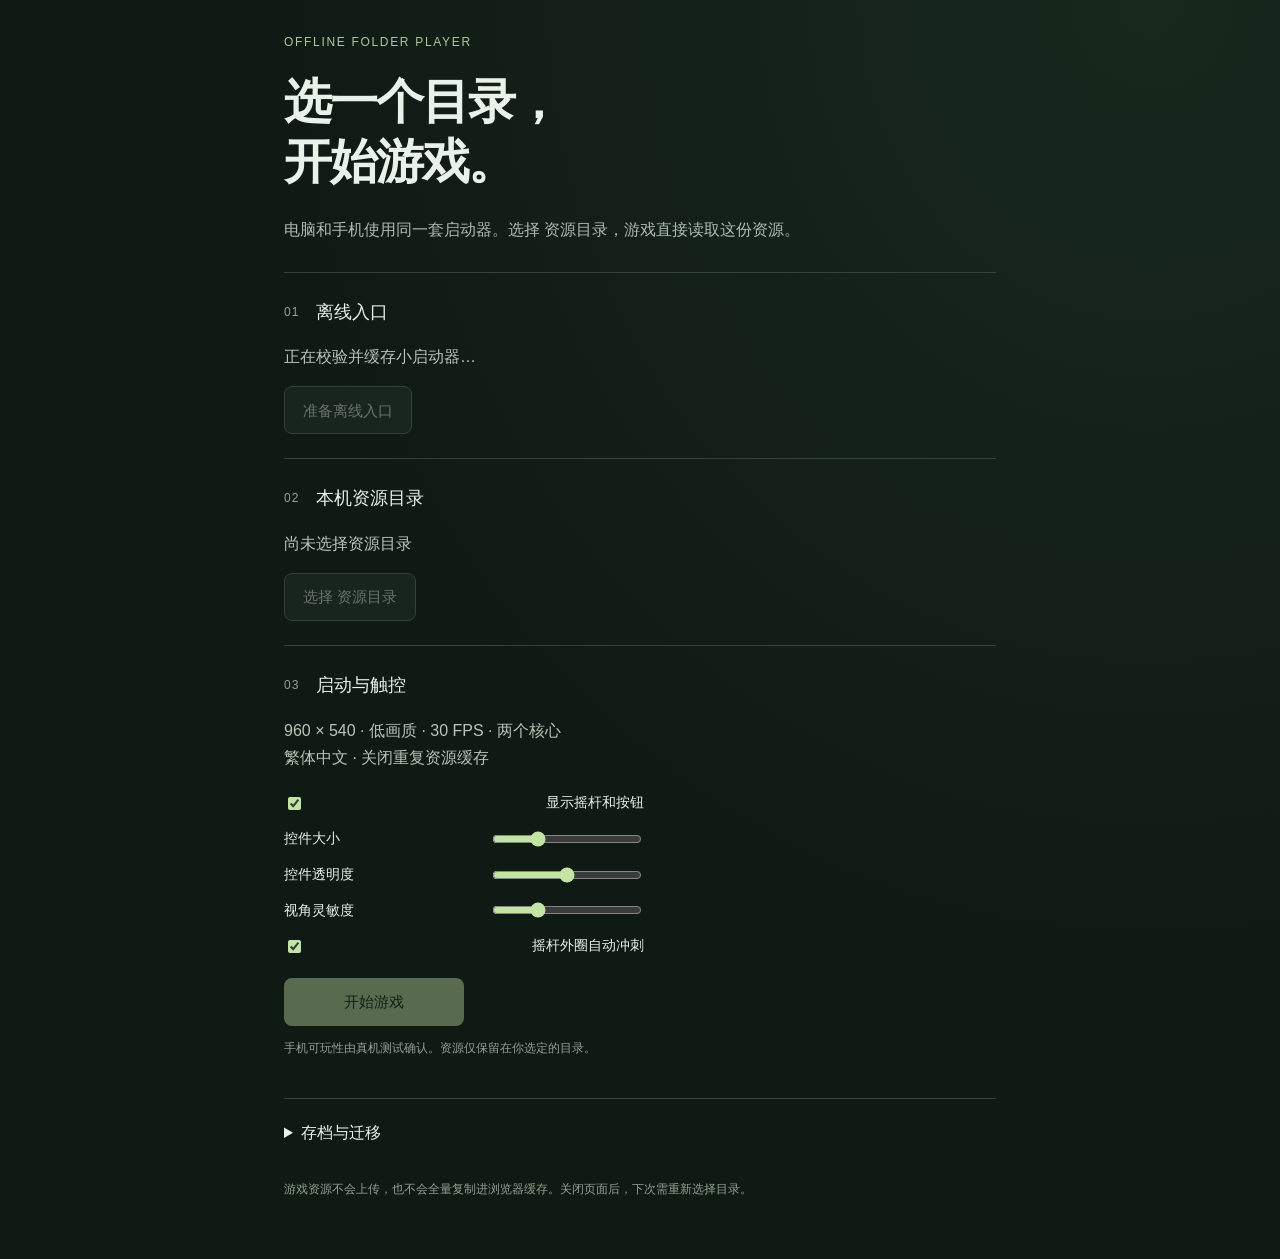
==== index.html @ 6d4b2c02 "Publish offline folder launcher with scoped resource loading" ====
<!doctype html><html lang="zh-CN"><head><meta charset="utf-8"><meta name="viewport" content="width=device-width,initial-scale=1,viewport-fit=cover"><meta name="theme-color" content="#13231c"><meta name="apple-mobile-web-app-capable" content="yes"><meta name="offline-folder-launcher" content="folder-v1"><link rel="manifest" href="./manifest.webmanifest"><link rel="icon" href="./icon.svg"><link rel="stylesheet" href="./style.css"><title>离线资源启动器</title></head><body><main id="launcher"><p class="eyebrow">OFFLINE FOLDER PLAYER</p><h1>选一个目录，<br>开始游戏。</h1><p class="intro">电脑和手机使用同一套启动器。选择 资源目录，游戏直接读取这份资源。</p><section class="card"><div class="step"><span>01</span><h2>离线入口</h2></div><p id="offline-status">正在检查小启动器缓存…</p><button id="prepare">准备离线入口</button></section><section class="card"><div class="step"><span>02</span><h2>本机资源目录</h2></div><p id="folder-status">尚未选择资源目录</p><button id="choose">选择 资源目录</button><input id="folder" type="file" webkitdirectory multiple hidden></section><section class="card"><div class="step"><span>03</span><h2>启动与触控</h2></div><p>960 × 540 · 低画质 · 30 FPS · 两个核心<br>繁体中文 · 关闭重复资源缓存</p><div class="settings"><label><input id="touch-enabled" type="checkbox" checked> 显示摇杆和按钮</label><label>控件大小 <input id="size" type="range" min="0.8" max="1.5" step="0.1"></label><label>控件透明度 <input id="opacity" type="range" min="0.2" max="1" step="0.05"></label><label>视角灵敏度 <input id="sensitivity" type="range" min="0.2" max="3" step="0.1"></label><label><input id="autoSprint" type="checkbox"> 摇杆外圈自动冲刺</label></div><button id="start" class="primary" disabled>开始游戏</button><p class="note">手机可玩性由真机测试确认。资源仅保留在你选定的目录。</p></section><p id="error" role="alert"></p><details><summary>存档与迁移</summary><p>存档保存在此站点的 IndexedDB；导入会更新同名存档，请先导出备份。Mac 原版存档需从原站点单独导出。</p><button id="export-save">导出本站存档</button><button id="import-save">导入存档</button><input id="save-file" type="file" accept="application/json,.json" hidden></details><p class="note">游戏资源不会上传，也不会全量复制进浏览器缓存。关闭页面后，下次需重新选择目录。</p></main><section id="game-shell" hidden><div id="game-bar"><span id="game-state">正在启动</span><button id="stop">退出游戏</button></div><iframe id="game" title="本机资源运行" allow="autoplay; fullscreen; gamepad"></iframe></section><script src="./app.js"></script></body></html>
---- style.css ----
:root{font:16px/1.7 "Avenir Next","PingFang TC",sans-serif;color:#eaf1e8;background:#101a15;color-scheme:dark}*{box-sizing:border-box}body{margin:0;background:radial-gradient(ellipse at 90% 0,#27432b55,transparent 55%)}main{max-width:760px;margin:auto;padding:calc(32px + env(safe-area-inset-top)) max(24px,env(safe-area-inset-right)) 48px max(24px,env(safe-area-inset-left))}.eyebrow{color:#abc79d;letter-spacing:.14em;font-size:12px;margin:0 0 20px}h1{font-size:clamp(32px,7vw,48px);font-weight:600;line-height:1.25;letter-spacing:-.04em;margin:0 0 24px}h2{font-size:18px;margin:0;font-weight:500}.intro{color:#adbaaf;margin-bottom:28px;max-width:580px}.card{padding:24px 0;border-top:1px solid #334338}.step{display:flex;align-items:center;gap:16px}.step span{font-size:12px;color:#93a38f;letter-spacing:.1em}.card p{color:#b8c5b6}button{font:inherit;font-size:15px;border:1px solid #6b7f65;border-radius:8px;min-height:48px;padding:10px 18px;background:#26372a;color:#edf4e9;cursor:pointer}button:disabled{opacity:.4;cursor:default}.primary{background:#c4e4a6;color:#142211;border:0;min-width:180px}.note{font-size:12px;color:#91a28f!important}.card .note{margin-bottom:0}#error{color:#ffb4a7;white-space:pre-wrap}details{padding:20px 0;border-top:1px solid #334338}summary{cursor:pointer}details button{margin:4px 8px 4px 0}.settings{display:grid;gap:12px;max-width:360px;margin:20px 0}.settings label{display:flex;align-items:center;justify-content:space-between;gap:16px;font-size:14px}.settings input[type=range]{width:150px;accent-color:#c4e4a6}.settings input[type=checkbox]{accent-color:#c4e4a6}#game-shell{position:fixed;inset:0;background:#000}#game-bar{height:48px;padding:0 max(8px,env(safe-area-inset-right)) 0 max(8px,env(safe-area-inset-left));display:flex;align-items:center;justify-content:space-between;background:#142019;font-size:12px}#game-bar button{min-height:36px;font-size:12px;padding:4px 14px}iframe{border:0;width:100%;height:calc(100% - 48px);display:block}[hidden]{display:none!important}
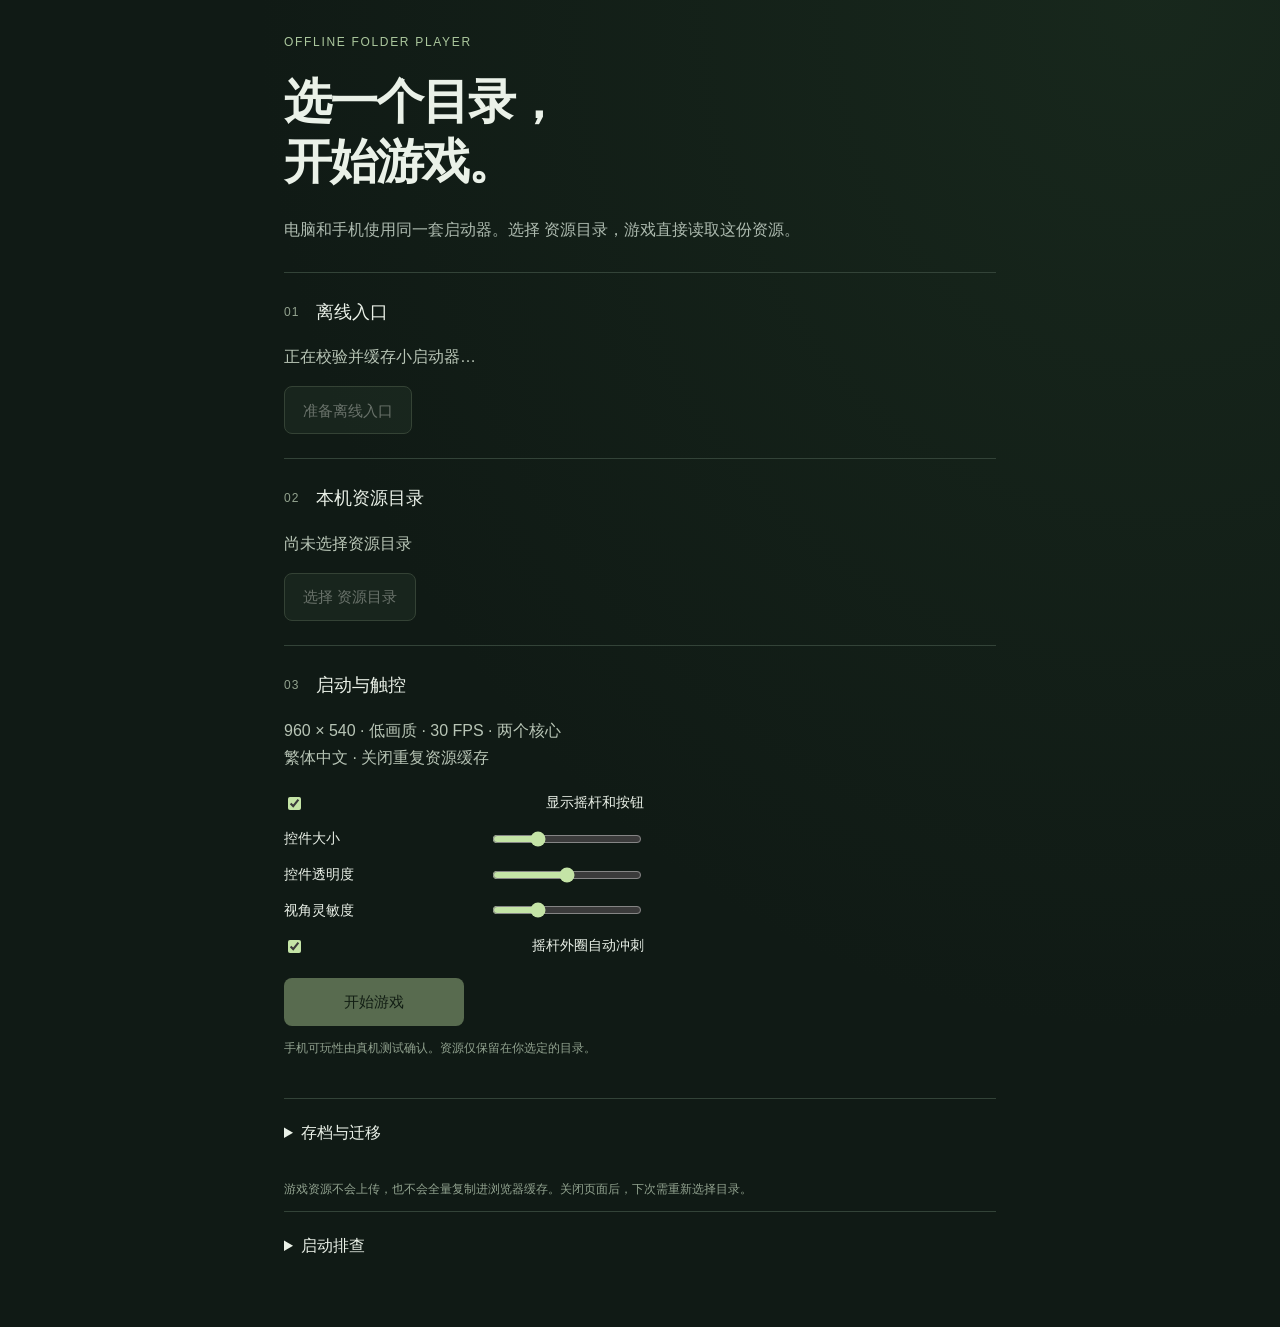
==== commit 4dcf98c7: "Record interrupted startup stages for mobile crash diagnosis" ====
--- a/index.html
+++ b/index.html
@@ -1 +1 @@
-<!doctype html><html lang="zh-CN"><head><meta charset="utf-8"><meta name="viewport" content="width=device-width,initial-scale=1,viewport-fit=cover"><meta name="theme-color" content="#13231c"><meta name="apple-mobile-web-app-capable" content="yes"><meta name="offline-folder-launcher" content="folder-v1"><link rel="manifest" href="./manifest.webmanifest"><link rel="icon" href="./icon.svg"><link rel="stylesheet" href="./style.css"><title>离线资源启动器</title></head><body><main id="launcher"><p class="eyebrow">OFFLINE FOLDER PLAYER</p><h1>选一个目录，<br>开始游戏。</h1><p class="intro">电脑和手机使用同一套启动器。选择 资源目录，游戏直接读取这份资源。</p><section class="card"><div class="step"><span>01</span><h2>离线入口</h2></div><p id="offline-status">正在检查小启动器缓存…</p><button id="prepare">准备离线入口</button></section><section class="card"><div class="step"><span>02</span><h2>本机资源目录</h2></div><p id="folder-status">尚未选择资源目录</p><button id="choose">选择 资源目录</button><input id="folder" type="file" webkitdirectory multiple hidden></section><section class="card"><div class="step"><span>03</span><h2>启动与触控</h2></div><p>960 × 540 · 低画质 · 30 FPS · 两个核心<br>繁体中文 · 关闭重复资源缓存</p><div class="settings"><label><input id="touch-enabled" type="checkbox" checked> 显示摇杆和按钮</label><label>控件大小 <input id="size" type="range" min="0.8" max="1.5" step="0.1"></label><label>控件透明度 <input id="opacity" type="range" min="0.2" max="1" step="0.05"></label><label>视角灵敏度 <input id="sensitivity" type="range" min="0.2" max="3" step="0.1"></label><label><input id="autoSprint" type="checkbox"> 摇杆外圈自动冲刺</label></div><button id="start" class="primary" disabled>开始游戏</button><p class="note">手机可玩性由真机测试确认。资源仅保留在你选定的目录。</p></section><p id="error" role="alert"></p><details><summary>存档与迁移</summary><p>存档保存在此站点的 IndexedDB；导入会更新同名存档，请先导出备份。Mac 原版存档需从原站点单独导出。</p><button id="export-save">导出本站存档</button><button id="import-save">导入存档</button><input id="save-file" type="file" accept="application/json,.json" hidden></details><p class="note">游戏资源不会上传，也不会全量复制进浏览器缓存。关闭页面后，下次需重新选择目录。</p></main><section id="game-shell" hidden><div id="game-bar"><span id="game-state">正在启动</span><button id="stop">退出游戏</button></div><iframe id="game" title="本机资源运行" allow="autoplay; fullscreen; gamepad"></iframe></section><script src="./app.js"></script></body></html>
+<!doctype html><html lang="zh-CN"><head><meta charset="utf-8"><meta name="viewport" content="width=device-width,initial-scale=1,viewport-fit=cover"><meta name="theme-color" content="#13231c"><meta name="apple-mobile-web-app-capable" content="yes"><meta name="offline-folder-launcher" content="folder-v1"><link rel="manifest" href="./manifest.webmanifest"><link rel="icon" href="./icon.svg"><link rel="stylesheet" href="./style.css"><title>离线资源启动器</title></head><body><main id="launcher"><p class="eyebrow">OFFLINE FOLDER PLAYER</p><h1>选一个目录，<br>开始游戏。</h1><p class="intro">电脑和手机使用同一套启动器。选择 资源目录，游戏直接读取这份资源。</p><section class="card"><div class="step"><span>01</span><h2>离线入口</h2></div><p id="offline-status">正在检查小启动器缓存…</p><button id="prepare">准备离线入口</button></section><section class="card"><div class="step"><span>02</span><h2>本机资源目录</h2></div><p id="folder-status">尚未选择资源目录</p><button id="choose">选择 资源目录</button><input id="folder" type="file" webkitdirectory multiple hidden></section><section class="card"><div class="step"><span>03</span><h2>启动与触控</h2></div><p>960 × 540 · 低画质 · 30 FPS · 两个核心<br>繁体中文 · 关闭重复资源缓存</p><div class="settings"><label><input id="touch-enabled" type="checkbox" checked> 显示摇杆和按钮</label><label>控件大小 <input id="size" type="range" min="0.8" max="1.5" step="0.1"></label><label>控件透明度 <input id="opacity" type="range" min="0.2" max="1" step="0.05"></label><label>视角灵敏度 <input id="sensitivity" type="range" min="0.2" max="3" step="0.1"></label><label><input id="autoSprint" type="checkbox"> 摇杆外圈自动冲刺</label></div><button id="start" class="primary" disabled>开始游戏</button><p class="note">手机可玩性由真机测试确认。资源仅保留在你选定的目录。</p></section><p id="error" role="alert"></p><details><summary>存档与迁移</summary><p>存档保存在此站点的 IndexedDB；导入会更新同名存档，请先导出备份。Mac 原版存档需从原站点单独导出。</p><button id="export-save">导出本站存档</button><button id="import-save">导入存档</button><input id="save-file" type="file" accept="application/json,.json" hidden></details><p class="note">游戏资源不会上传，也不会全量复制进浏览器缓存。关闭页面后，下次需重新选择目录。</p><details id="diagnostics"><summary>启动排查</summary><p id="diagnostic-message">如果页面被自动重载，可复制上次启动阶段和错误。记录仅保存在本机，不包含资源和存档内容。</p><button id="copy-diagnostics">复制排查信息</button><p id="diagnostic-build" class="note"></p><textarea id="diagnostic-text" aria-label="排查信息" readonly hidden></textarea></details></main><section id="game-shell" hidden><div id="game-bar"><span id="game-state">正在启动</span><button id="stop">退出游戏</button></div><iframe id="game" title="本机资源运行" allow="autoplay; fullscreen; gamepad"></iframe></section><script src="./startup-log.js"></script><script src="./app.js"></script></body></html>
--- a/style.css
+++ b/style.css
@@ -1 +1,3 @@
 :root{font:16px/1.7 "Avenir Next","PingFang TC",sans-serif;color:#eaf1e8;background:#101a15;color-scheme:dark}*{box-sizing:border-box}body{margin:0;background:radial-gradient(ellipse at 90% 0,#27432b55,transparent 55%)}main{max-width:760px;margin:auto;padding:calc(32px + env(safe-area-inset-top)) max(24px,env(safe-area-inset-right)) 48px max(24px,env(safe-area-inset-left))}.eyebrow{color:#abc79d;letter-spacing:.14em;font-size:12px;margin:0 0 20px}h1{font-size:clamp(32px,7vw,48px);font-weight:600;line-height:1.25;letter-spacing:-.04em;margin:0 0 24px}h2{font-size:18px;margin:0;font-weight:500}.intro{color:#adbaaf;margin-bottom:28px;max-width:580px}.card{padding:24px 0;border-top:1px solid #334338}.step{display:flex;align-items:center;gap:16px}.step span{font-size:12px;color:#93a38f;letter-spacing:.1em}.card p{color:#b8c5b6}button{font:inherit;font-size:15px;border:1px solid #6b7f65;border-radius:8px;min-height:48px;padding:10px 18px;background:#26372a;color:#edf4e9;cursor:pointer}button:disabled{opacity:.4;cursor:default}.primary{background:#c4e4a6;color:#142211;border:0;min-width:180px}.note{font-size:12px;color:#91a28f!important}.card .note{margin-bottom:0}#error{color:#ffb4a7;white-space:pre-wrap}details{padding:20px 0;border-top:1px solid #334338}summary{cursor:pointer}details button{margin:4px 8px 4px 0}.settings{display:grid;gap:12px;max-width:360px;margin:20px 0}.settings label{display:flex;align-items:center;justify-content:space-between;gap:16px;font-size:14px}.settings input[type=range]{width:150px;accent-color:#c4e4a6}.settings input[type=checkbox]{accent-color:#c4e4a6}#game-shell{position:fixed;inset:0;background:#000}#game-bar{height:48px;padding:0 max(8px,env(safe-area-inset-right)) 0 max(8px,env(safe-area-inset-left));display:flex;align-items:center;justify-content:space-between;background:#142019;font-size:12px}#game-bar button{min-height:36px;font-size:12px;padding:4px 14px}iframe{border:0;width:100%;height:calc(100% - 48px);display:block}[hidden]{display:none!important}
+
+#diagnostic-text{width:100%;height:240px;padding:12px;color:#dce9d7;background:#102017;border:1px solid #6b7f65;border-radius:8px;font:12px/1.5 monospace;box-sizing:border-box}#diagnostic-message{font-size:14px;color:#c5d2bf}
